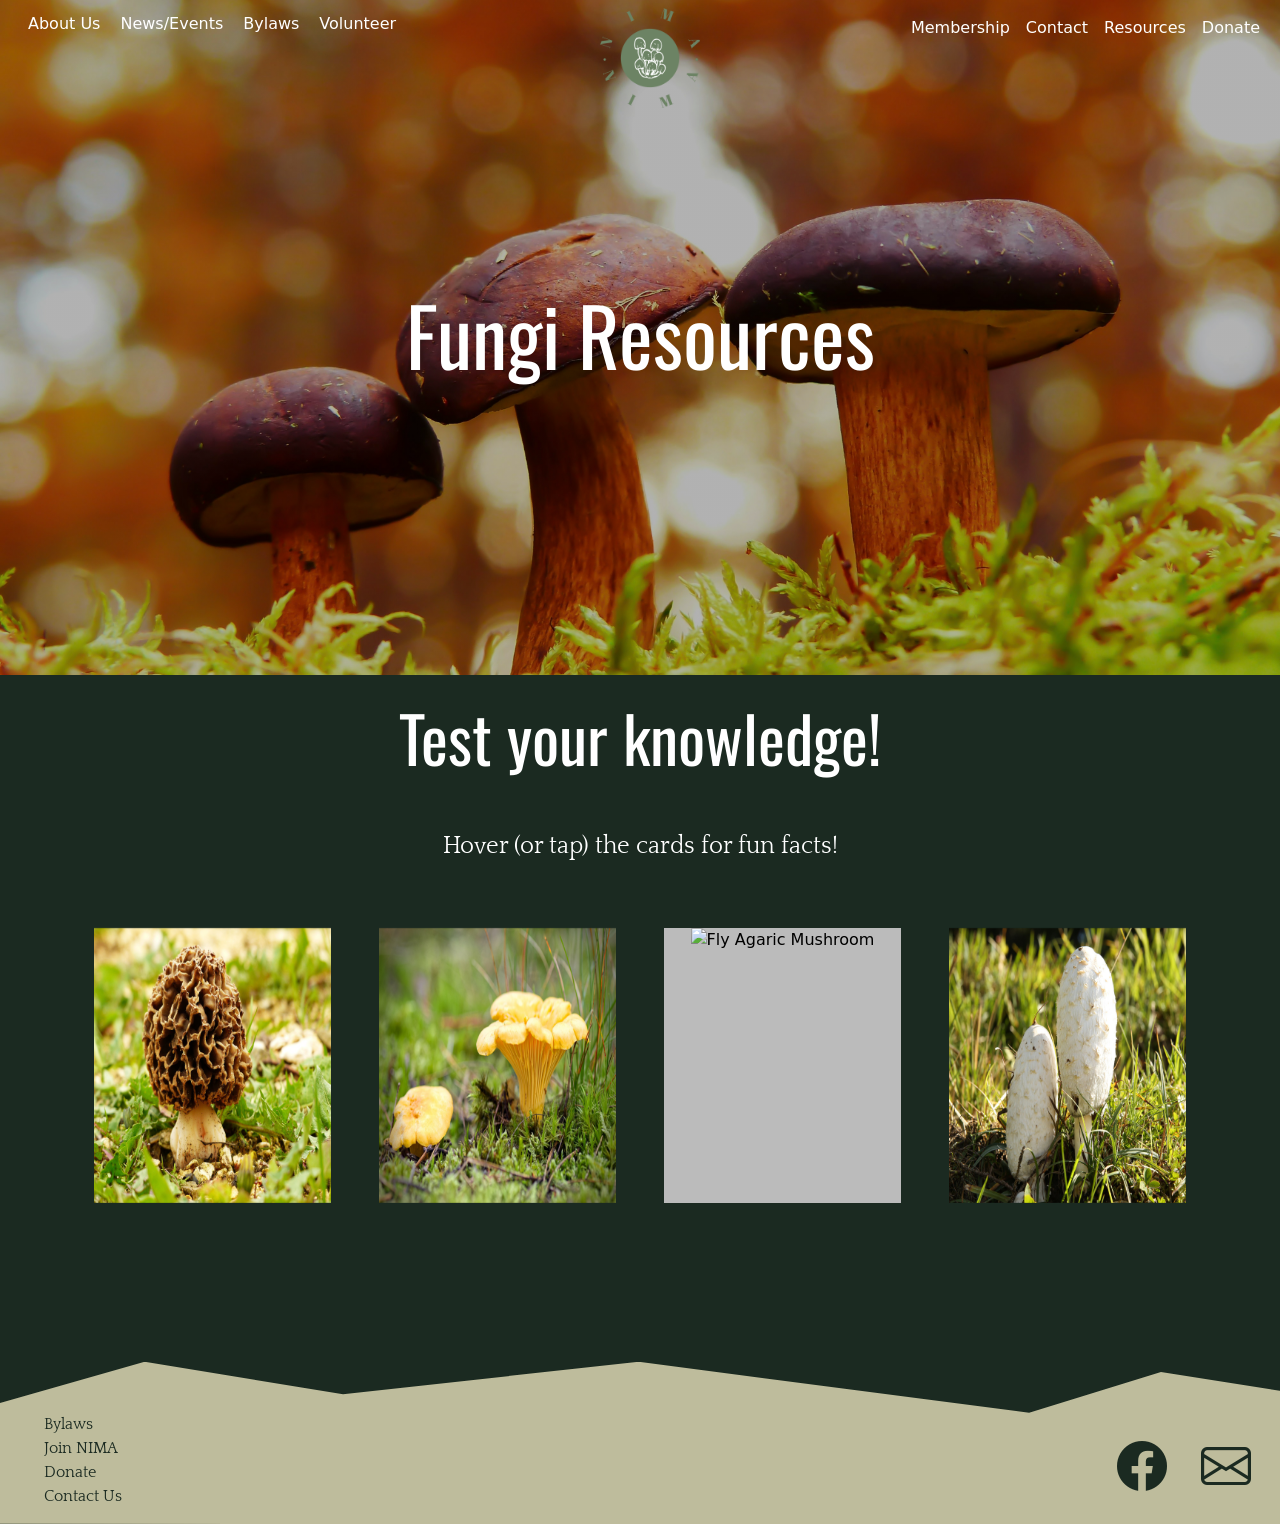
==== resources.html @ b16be46b "Add files via upload" ====
<!DOCTYPE html>
<html lang="en">

<head>
  <meta charset="utf-8">
  <meta name="viewport" content="width=device-width">
  <title>NIMA::Resources</title>
  <!-- Bootstrap -->
  <link href="https://cdn.jsdelivr.net/npm/bootstrap@5.3.3/dist/css/bootstrap.min.css" rel="stylesheet" integrity="sha384-QWTKZyjpPEjISv5WaRU9OFeRpok6YctnYmDr5pNlyT2bRjXh0JMhjY6hW+ALEwIH" crossorigin="anonymous">

  <link rel="stylesheet" href="https://cdn.jsdelivr.net/npm/bootstrap-icons@1.11.3/font/bootstrap-icons.min.css">
  <!-- Google Fonts -->
  <link rel="preconnect" href="https://fonts.googleapis.com">
  <link rel="preconnect" href="https://fonts.gstatic.com" crossorigin>
  <link href="https://fonts.googleapis.com/css2?family=Oswald&family=Quattrocento&display=swap" rel="stylesheet">
  <link href="https://fonts.googleapis.com/css2?family=Bonheur+Royale&display=swap" rel="stylesheet">

  <!-- CSS -->
  <link href="style.css" rel="stylesheet" type="text/css">

</head>

<body>
  <!-- Navbar -->
  <nav class="navbar navbar-expand-lg fixed-top">
    <div id="main-menu" class="container-fluid d-flex justify-content-between align-items-center">
      <a class="navbar-brand" href="index.html"><img src="img/logo2.png" class="logo-img" alt="NIMA logo"></a>
      <button class="navbar-toggler" type="button" data-bs-toggle="collapse" data-bs-target="#navbarNavAltMarkup"
        aria-controls="navbarNavAltMarkup" aria-expanded="false" aria-label="Toggle navigation">
        <span class="navbar-toggler-icon"></span>
      </button>
      <div class="collapse navbar-collapse" id="navbarNavAltMarkup">
        <div class="navbar-nav-first d-lg-flex justify-content-start">
          <a class="nav-link pb-2" href="about_us.html">About Us</a>
          <a class="nav-link pb-2" href="events.html">News/Events</a>
          <a class="nav-link pb-2" href="bylaws.html">Bylaws</a>
          <a class="nav-link pb-2" href="volunteer.html">Volunteer</a>
        </div>
        <div class="navbar-nav d-lg-flex justify-content-end">
          <a class="nav-link" href="member.html">Membership</a>
          <a class="nav-link" href="contact.html">Contact</a>
          <a class="nav-link" href="resources.html">Resources</a>
          <a class="nav-link" href="donate.html">Donate</a>
        </div>
      </div>
    </div>
  </nav>

  <!-- Hero section -->
  <section id="resource-hero-section">
    <div class="container">
      <h1 class="oswald-text resource-header">Fungi Resources</h1>
    </div>
  </section>

  <!-- Flip Card  -->
  <section class="flip-cards">
    <div class="container">
      <div class="row">
        <h1 class="oswald-text p-4 flip-card-section-header">Test your knowledge!</h1>
        <p class="quattrocento-regular flip-card-section-sub pb-4">Hover (or tap) the cards for fun facts!</p>
        <div class="col-12 col-md-6 col-lg-3 p-4 card-box">
          <div class="flip-card">
            <div class="flip-card-inner">
              <div class="flip-card-front">
                <img class="fc-card-img" src="img-fc/morel-fc(2).jpg" alt="Morel Mushroom">
              </div>
              <div class="flip-card-back">
                <h2 class="oswald-text">Morel</h2>
                <h6 class="oswald-text">Morchella esculenta</h6>
                <p class="card-text quattrocento-regular">Edible and highly sought after for its earthy, nutty flavor. Not to be confused with the poisonous, false morel. True morel mushrooms feature distinct pitted caps with a spongelike appearance and when sliced lengthwise, both the cap and stem are completely hollow.</p>
              </div>
            </div>
          </div>
        </div>

        <div class="col-12 col-md-6 col-lg-3 p-4 card-box">
          <div class="flip-card">
            <div class="flip-card-inner">
              <div class="flip-card-front">
                <img class="fc-card-img" src="img-fc/chanterelle-fc.jpg" alt="Chanterelle Mushroom">
              </div>
              <div class="flip-card-back">
                <h2 class="oswald-text">Golden Chanterelle</h2>
                <h6 class="oswald-text">Cantharellus cibarius</h6>
                <p class="card-text quattrocento-regular">Edible! Chantrelles do not have true gills, but rather blunt ridges that extend down the stem. This is often used to distinguish them from their look-alikes, the false chanterelle. In addition, when cut, the inside is white. This is helpful to distinguish it from Jack-o-lantern mushrooms which, when cut open, are orange.</p>
              </div>
            </div>
          </div>
        </div>

        <div class="col-12 col-md-6 col-lg-3 p-4 card-box">
          <div class="flip-card">
            <div class="flip-card-inner">
              <div class="flip-card-front">
                <img class="fc-card-img" src="img-fc/FlyAgaric-fc.jpg" alt="Fly Agaric Mushroom">
              </div>
              <div class="flip-card-back">
                <h2 class="oswald-text">Fly Agaric</h2>
                <h6 class="oswald-text">Amanita muscaria</h6>
                <p class="card-text quattrocento-regular">Poisonous! When mature, this Aminita (there are many varieties and colors) is easily recognizable. When young, these mushrooms can be mistaken for the edible puffball mushroom. Always double check your mushrooms before consumption.</p>
              </div>
            </div>
          </div>
        </div>

        <div class="col-12 col-md-6 col-lg-3 p-4 card-box">
          <div class="flip-card">
            <div class="flip-card-inner">
              <div class="flip-card-front">
                <img class="fc-card-img" src="img-fc/shaggyMane-fc.jpg" alt="Shaggy Mane Mushroom">
              </div>
              <div class="flip-card-back">
                <h2 class="oswald-text">Shaggy Mane</h2>
                <h6 class="oswald-text">Coprinus Comatus</h6>
                <p class="card-text quattrocento-regular">Edible and delicious! Shaggy mane mushrooms need to be consumed quickly, before they start to deliquesce (turn into ink). This process can begin as soon as a few hours after picking.</p>
              </div>
            </div>
          </div>
        </div>
      </div>
    </div>


  </section>

<!-- Footer -->
  <div id="footer">
    <div class="footer-con container-fluid">
      <div class="row">
        <div class="col">
      <ul class="footer-list">
        <li><a class="footer-link quattrocento-regular" href="bylaws.html">Bylaws</a></li>
        <li><a class="footer-link quattrocento-regular" href="member.html">Join NIMA</a></li>
        <li><a class="footer-link quattrocento-regular" href="donate.html">Donate</a></li>
        <li><a class="footer-link quattrocento-regular" href="contact.html">Contact Us</a></li>
      </ul>

          <a href="mailto:hopewalton90@gmail.com" class="footer-btn btn btn-lg" id="button">
            <i class="bi bi-envelope"></i>
          </a>

          <a href="https://www.facebook.com/IdahoWildMushrooms" class="footer-btn btn btn-lg" id="button">
            <i class="bi bi-facebook"></i>
          </a>

        </div>
      </div>
    </div>
  </div>

  <script src="https://cdn.jsdelivr.net/npm/bootstrap@5.3.3/dist/js/bootstrap.bundle.min.js" integrity="sha384-YvpcrYf0tY3lHB60NNkmXc5s9fDVZLESaAA55NDzOxhy9GkcIdslK1eN7N6jIeHz" crossorigin="anonymous"></script>
  <script src="script.js"></script>
</body>

</html>
---- style.css ----
html{
  width: 100%;
  height: 100vh;
  margin: 0;
  padding: 0;
  justify-content: center;
  align-items: center;
}

body{
  width: 100%;
  height: 100%;
  margin: 0;
  padding: 0;
  
}
/* Navbar Area */

.nav-link {
  color: white;
}

.navbar-toggler{
  margin-left: auto;
  background-color: #6E9078;
  color: #4A6751;
}
.navbar-toggler:hover{
  background-color: #4A6751;
}


.navbar-brand img {
  position: absolute;
  margin-left: -40px;
  top: 0;
  left: 50%;
  width:100px;
  height:100px;
}

.navbar-nav {
  margin-left: auto;
}

.navbar-nav-first .nav-link {
  margin-right: 20px;
}

.navbar-nav-first .nav-link:hover{
  color: #4A6751;
}

.navbar-nav .nav-link:hover{
  color: #4A6751;
}


#main-menu{
  width:100%;
  position:relative;
}



/* Hero Area */

#hero-section{
  padding: 200px 0;
  text-align: center;
  background-size: cover;
  background-position: center;
  color: white;
  position: relative;
  z-index: 100;
  height: 92vh;
}


.gradient-overlay {
  position: absolute;
  top: 0;
  left: 0;
  width: 100%;
  height: 100%;
  background: linear-gradient(rgba(0, 0, 0, 0.3), rgba(0, 0, 0, 0.3));
  z-index: -1;
}

#bgvideo {
  position: absolute;
  width: 100%;
  height: 100%;
  top: 0;
  left: 0;
  z-index: -1;
  object-fit: cover;
}

.hero-text{
  padding-right: 80%;
  padding-left: 10%;
  font-size: 4rem;
  padding-top: 100px;
}

.hero-text-sub{
  width: 65vw; 
  padding-left: 10%;
  text-align: left;
}

.quattrocento-regular {
  font-family: "Quattrocento", serif;
  font-weight: 400;
  font-style: normal;
}

.involved{
  background-color:  #1B2A21;
  margin-bottom: 0;
}

.oswald-text {
  font-family: "Oswald", sans-serif;
  font-optical-sizing: auto;
  font-weight: 400;
  font-style: normal;
}


/* Home Page about us */

#AU-section{
  text-align:center;
  justify-content: center;
  background-color:#23362B;
  color: #ffffff;
}

.au-con{
  background-color:#1B2A21;
  clip-path: polygon(0 0, 100% 0, 100% 100%, 0 93%);
}

.au-header{
  padding-bottom: 25px;
  font-size: 3rem;
}

.au-p{
  justify-content: center;
}

.au-pic{
  border: 1px solid black;
  align-self: center;
  height: 70%;
  width: 50%;
}

hr.style-seven {
  width: 90%;
  margin: auto;
  border: 0;
  height: 2px;
  background-image: linear-gradient(to right, rgba(0, 0, 0, 0), rgb(255, 255, 255, 0.75), rgba(0, 0, 0, 0));
}

.index-mem{
  background-color: #23362B;
  color: white;
}

.carousel-caption{
  color: white;
  z-index: 1;
  font-size: 20px;
}

.carousel-item{
  position:relative;
  display:inline-block;
}
.carousel-item:after {
  content:'';
  position:absolute;
  left:0; top:0;
  width:100%; height:100%;
  display:inline-block;
  background: rgba(0,0,0,.4);
}

.au-quote{
  text-align: center;
  background-color: #1B2A21;
  color: #ffffff;
  padding-top: 10%;
  padding-bottom: 10%;
}

.bonheur-royale-regular {
  font-family: "Bonheur Royale", cursive;
  font-weight: 400;
  font-style: normal;
  font-size: 75px;
}


/* footer */

#footer{
  position: relative;
  background-color: #1B2A21;
  color: #ffffff;
}

.footer-con{
   clip-path: polygon(49.9% 0%, 80.4% 31.5%, 90.7% 6.3%, 100.1% 18%, 100.1% 100.3%, 0% 100%, 0% 25.5%, 11.3% 0%, 26.8% 20%);
  background-color: #BEBC9C;
}

ul{
  list-style-type: none;
  display: inline-block;
  padding-top: 50px;
  bottom: 0;
}

ul a{
  text-decoration: none;
  font-weight: bold;
  color:#1B2A21;
  
}

ul a:hover{
  color: #4A6751;
}

.footer-btn{
  color: #1B2A21;
  float: right;
  font-size: 50px;
  margin-top: 60px;
}

.footer-btn:hover{
  color: #4A6751;
}

/* About us page */

#aup-hero-section{
  text-align: center;
  display: flex;
  justify-content: center;
  align-items: center;
  background-image: linear-gradient(rgba(0,0,0,.3), rgba(0,0,0,.3)), url(img/aup_hero.jpg);
  background-size:cover;
  background-repeat: no-repeat;
  background-position:center;
  width: 100%;
  height: 75vh;
}

.aup-header{
  float: left;
  color: white;
  font-size: 5rem;
}

.aup-main{
  justify-content: center;
  text-align: center;
  background-color: #1B2A21;
  color: white;
  padding: 10%;
  font-size: 1rem;
}

.au-btn{
  color: white;
}


.btn-con{
  text-align: center;
  
}
/* Event Page */

#event-hero-section{
  text-align: center;
  display: flex;
  justify-content: center;
  align-items: center;
  background-image: linear-gradient(rgba(0,0,0,.3), rgba(0,0,0,.3)), url(img/event_hero.jpg);
  background-size:cover;
  background-repeat: no-repeat;
  background-position:center;
  width: 100%;
  height: 75vh;
}

.events-header{
  color: white;
  
}

#events-p{
  font-size: 550%;
}

@media only screen and (max-width: 600px) {
  #events-p{
    font-size: 100%;
  }
}

.upcoming{
  text-align: center;
  background-color: #1B2A21;
  color: white;
  padding-bottom: 75px;
}

#event-card{
  width: 18rem;
}

.event-card-link{
  color:#4A6751;
  text-decoration: none;
  font-weight: bold;
  position: static;
}

.event-card-text{
  color: black;
}

.event-card-link:hover{
  color: #1B2A21;
}

.card-group{
  display: flex;
}

.card-img{
  min-height:200px;
  max-height: 200px;
}

/* Resources Page */

#resource-hero-section{
  text-align: center;
  display: flex;
  justify-content: center;
  align-items: center;
  background-image: linear-gradient(rgba(0,0,0,.3), rgba(0,0,0,.3)), url(img/resource-mushroom-hero.jpg);
  background-size:cover;
  background-repeat: no-repeat;
  background-position:center;
  width: 100%;
  height: 75vh;
}

.resource-header{
  color: white;
  font-size: 5rem;
}

@media only screen and (max-width: 600px) {
  .resource-header{
  color: white;
  font-size: 3rem;
  }
  .flip-cards .flip-card-section-header{
    font-size: 2rem;
  }
  .flip-cards .flip-card-section-sub{
    font-size: 1rem;
  }
}

.flip-card-section-header{
  font-size: 4rem;
}

.flip-card-section-sub{
  font-size: 1.5rem;
}


.flip-cards{
  background-color: #1B2A21;
  padding-bottom: 110px;
  color: white;
  text-align: center;
}

 .flip-card {
  background-color: transparent;
  width: 300px;
  height: 300px;
  perspective: 1000px;
  padding-bottom: 25px;
}


.flip-card-inner {
  position: relative;
  width: 100%;
  height: 100%;
  text-align: center;
  transition: transform 0.8s;
  transform-style: preserve-3d;
}


.flip-card:hover .flip-card-inner {
  transform: rotateY(180deg);
}


.flip-card-front, .flip-card-back {
  position: absolute;
  width: 100%;
  height: 100%;
  -webkit-backface-visibility: hidden; 
  backface-visibility: hidden;
}


.flip-card-front {
  background-color: #bbb;
  color: black;
}


.flip-card-back {
  background-color: #4A6751;
  color: white;
  transform: rotateY(180deg);
  padding-bottom: 275px;
}

.fc-card-img{
  width: 100%;
  height: 100%;
  
}

.card-text{
  margin-top: -20px;
  color: white;
  font-size: .90rem;
}

.card-box{
  justify-content: center;
  display: flex;
}

/* Member Page */

#member-hero-section{
  text-align: center;
  display: flex;
  justify-content: center;
  align-items: center;
  background-image: linear-gradient(rgba(0,0,0,.3), rgba(0,0,0,.3)), url(img.member/member-hero.jpg);
  background-size:cover;
  background-repeat: no-repeat;
  background-position:center;
  width: 100%;
  height: 75vh;
}

.member-header{
  color: white;
  font-size: 5rem;
}

@media only screen and (max-width: 600px) {
  .member-header{
    color: white;
    font-size: 3rem;
  }
}

.member-form{
  padding: 20px;
  height: 100%;
}

.mem-form iframe{
  min-width: 100%;
  max-width: 100%;
  overflow: scroll;
  border: none;
  max-height:700px;
  height: 700px;

}

#member-form{
  background-color:  #1B2A21;
}

#member-form h1, p{
  color: white;
  text-align: center;
  padding: 20px;
}

/* Contact page */

#contact-hero-section{
  text-align: center;
  display: flex;
  justify-content: center;
  align-items: center;
  background-image: linear-gradient(rgba(0,0,0,.3), rgba(0,0,0,.3)), url(img-contact/contact-hero.jpg);
  background-size:cover;
  background-repeat: no-repeat;
  background-position:center;
  width: 100%;
  height: 75vh;
}

.contact-header{
  float: right;
  color: white;
  font-size: 5rem;
}

.contact-main{
  text-align: center;
  background-color: #1B2A21;
  color: white;
  font-size: 1.1rem;
}

.contact-main h1{
  padding-top: 20px;
}

.main-con{
  padding-bottom: 50px;
}

#contact-table{
  padding-bottom: 50px;
  background-color: #1B2A21;
  font-size: 1rem;
  margin-top: -20px;
}

@media only screen and (max-width: 600px) {
  #contact-table{
    padding-bottom: 50px;
    margin: 0;
  }
  .table-con{
    
    padding: 0;
    font-size: .6rem;
  }
}


#contact-table th{
  background-color: #1B2A21;
  color: white;
}

#contact-table td{
  background-color: #1B2A21;
  color: white;
}

/* Bylaws Page */

#bylaw-hero-section{
  text-align: center;
  display: flex;
  justify-content: center;
  align-items: center;
  background-image: linear-gradient(rgba(0,0,0,.3), rgba(0,0,0,.3)), url(img.bylaw/bylaw-hero.jpg);
  background-size:cover;
  background-repeat: no-repeat;
  background-position:center;
  width: 100%;
  height: 75vh;
}

.bylaw-header{
  float: left;
  color: white;
  font-size: 5rem;
}

.bylaw-main{
  text-align: center;
  background-color: #1B2A21;
  color: white;
  font-size: 1.1rem;
  /* margin-bottom: -50px; */
}



/* Donate Page */

#donate-hero-section{
  text-align: center;
  display: flex;
  justify-content: center;
  align-items: center;
  background-image: linear-gradient(rgba(0,0,0,.3), rgba(0,0,0,.3)), url(img-donate/donate-hero.jpg);
  background-size:cover;
  background-repeat: no-repeat;
  background-position:center;
  width: 100%;
  height: 75vh;
}

.donate-header{
  float: right;
  color: white;
  font-size: 4rem;
}

.donate-main{
  text-align: center;
  background-color: #1B2A21;
  color: white;
  font-size: 1.1rem;
}

.donate-form{
  padding: 20px;
  height: 100%;
}

.don-form iframe{
  min-width: 100%;
  max-width: 100%;
  overflow: scroll;
  border: none;
  max-height:700px;
  height: 700px;

}

#donate-form{
  background-color:  #1B2A21;
}

#donate-form h1, p{
  color: white;
  text-align: center;
}

.donate-paragraph{
font-size: 16px;
}

/* Volunteer Page */

#volunteer-hero-section{
  text-align: center;
  display: flex;
  justify-content: center;
  align-items: center;
  background-image: linear-gradient(rgba(0,0,0,.4), rgba(0,0,0,.4)), url(img/volunteer-hero.jpg);
  background-size:cover;
  background-repeat: no-repeat;
  background-position:center;
  width: 100%;
  height: 75vh;
}

.volunteer-header{
  color: white;
  font-size: 4rem;
  float: inline-start;

}

.volunteer-form{
  padding: 20px;
  height: 100%;
  color: white;
}

.vol-form iframe{
  min-width: 100%;
  max-width: 100%;
  overflow: scroll;
  border: none;
  max-height:700px;
  height: 700px;
}

#volunteer-form{
  background-color:  #1B2A21;
}

#volunteer-form h1, p{
  color: white;
  text-align: center;
  padding: 20px;
}

.vol-btn{
  background-color: transparent;
  color:white;
  border: solid 1px;
  font-size: 20px;
  float: left;
}

.link{
  text-decoration: none;
  color: #709a08;
}

.link:hover{
  color: #83c702;
}

/* Media */

@media only screen and (max-width: 600px) {
  .hero-text{
    padding-right: 80%;
    padding-left: 10%;
    font-size: 3rem;
    padding-top: 100px;
  }
  .hero-text-sub{
    width: 65vw; 
    padding-left: 10%;
    text-align: left;
    font-size: 14px;
  }
  .bonheur-royale-regular{
    font-size: 50px;
  }
  .au-con{
    clip-path: polygon(0 0, 100% 0, 100% 100%, 0 98%);
  }
}
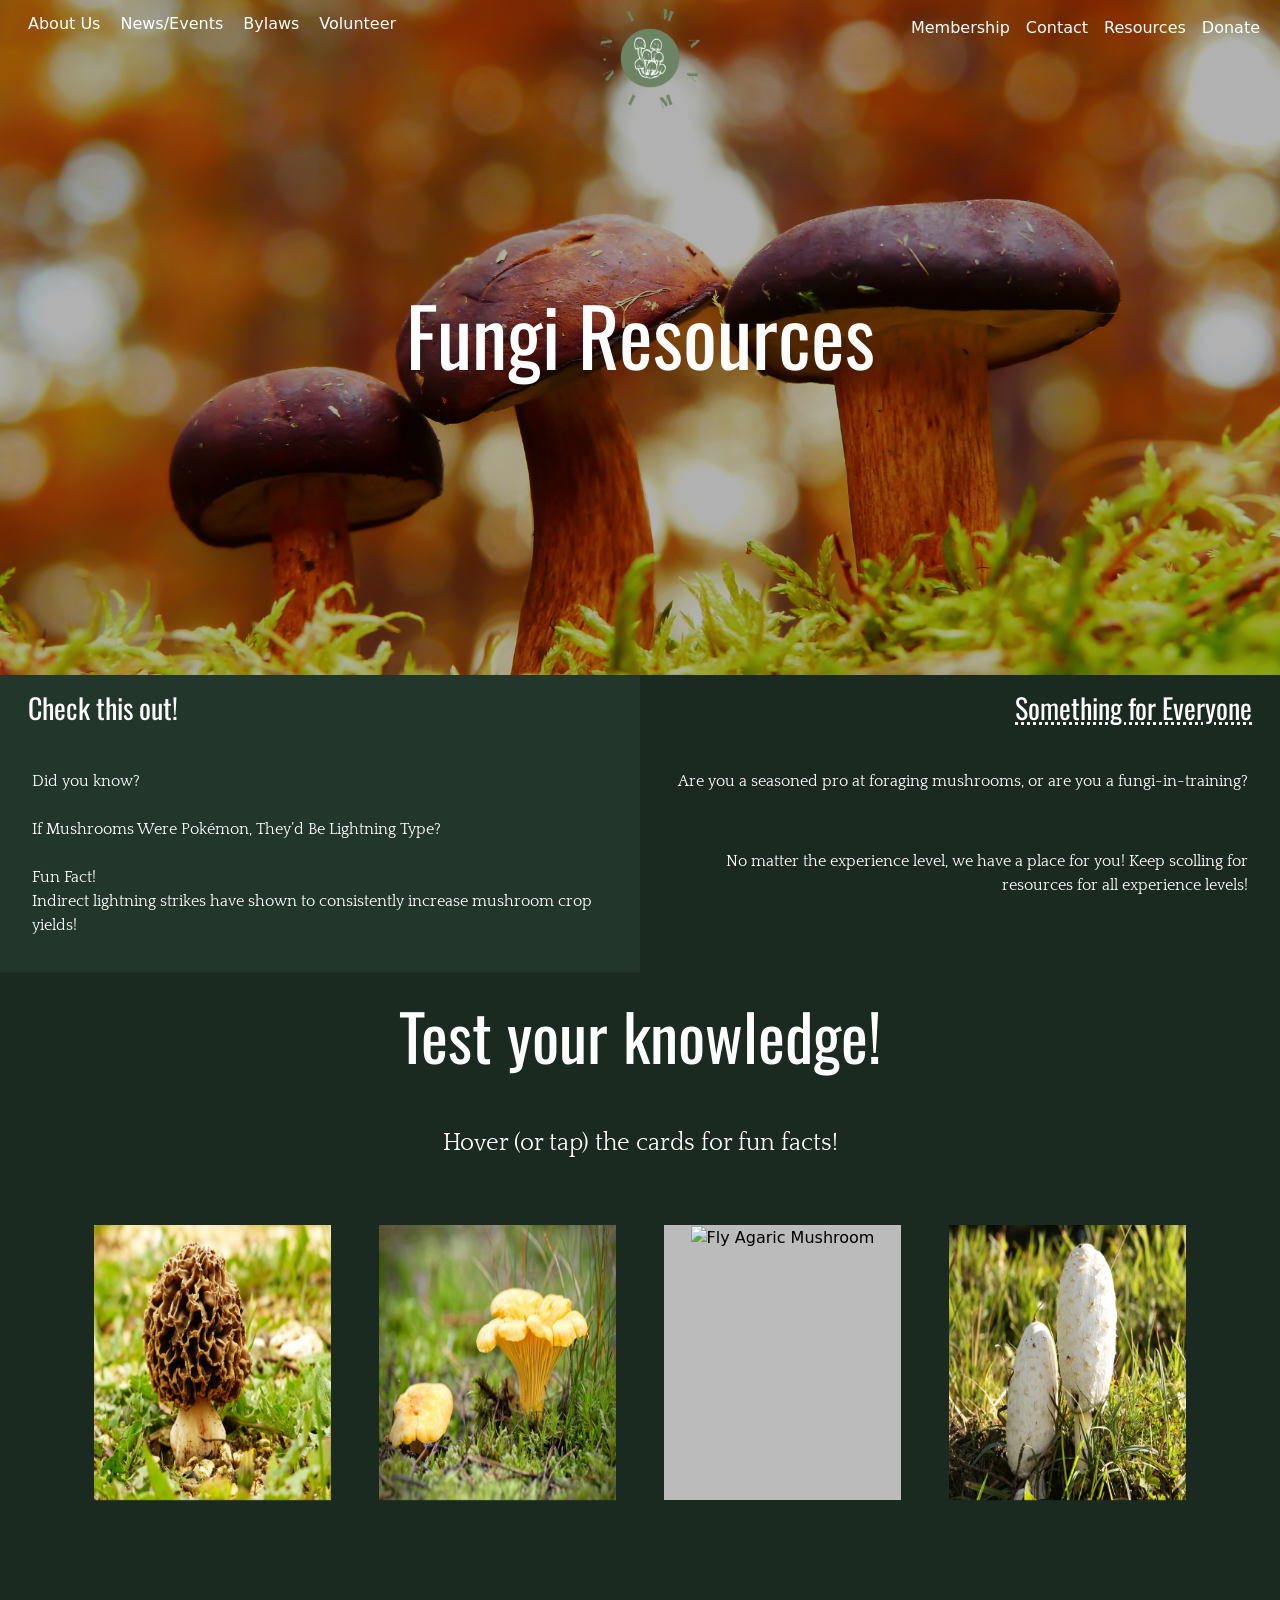
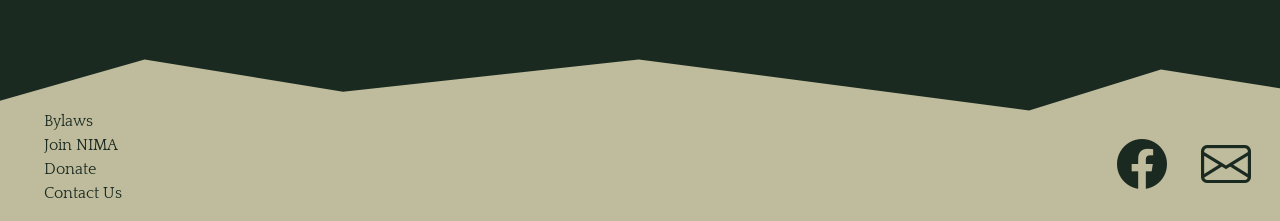
==== commit 60dd3fe8: "resources.html" ====
--- a/resources.html
+++ b/resources.html
@@ -51,6 +51,22 @@
     <div class="container">
       <h1 class="oswald-text resource-header">Fungi Resources</h1>
     </div>
+  </section>
+
+    <section id="rec" class="">
+      <div class="container-flex rec-con">
+        <div class="row m-0">
+          <div class="col-6 clip-path-1">
+            <h3 class="oswald-text p-3">Check this out!</h3>
+            <p class="quattrocento-regular">Did you know? <br><br> If Mushrooms Were Pokémon, They’d Be Lightning Type? <br><br>Fun Fact!<br> Indirect lightning strikes have shown to consistently increase mushroom crop yields!</p>
+          </div>
+          <div class="col-6 clip-path-2">
+            <h3 class="oswald-text p-3 path-2">Something for Everyone</h3>
+            <p class="quattrocento-regular path-2">Are you a seasoned pro at foraging mushrooms, or are you a fungi-in-training?</p> 
+            <p class="quattrocento-regular path-2">No matter the experience level, we have a place for you! Keep scolling for resources for all experience levels!</p>
+          </div>
+        </div>
+      </div>
   </section>
 
   <!-- Flip Card  -->
@@ -153,4 +169,4 @@
   <script src="script.js"></script>
 </body>
 
-</html>+</html>
--- a/style.css
+++ b/style.css
@@ -172,21 +172,38 @@
   color: white;
 }
 
+#index-carousel {
+  background-color: #1B2A21;
+  padding: 0;
+}
+
+.car-con{
+  max-width: 800px;
+}
+
 .carousel-caption{
   color: white;
   z-index: 1;
   font-size: 20px;
+}
+
+.carousel-item img {
+  max-width: 800px;
+  margin: 0 auto;
 }
 
 .carousel-item{
   position:relative;
   display:inline-block;
 }
+
 .carousel-item:after {
   content:'';
   position:absolute;
-  left:0; top:0;
-  width:100%; height:100%;
+  left:0; 
+  top:0;
+  width:100%; 
+  height:100%;
   display:inline-block;
   background: rgba(0,0,0,.4);
 }
@@ -372,6 +389,29 @@
   color: white;
   font-size: 5rem;
 }
+
+#rec{
+  background-color: #1B2A21;
+  color: white;
+
+}
+
+.clip-path-1{
+  background-color: #23362B;
+  clip-path: polygon(0 0, 100% 0, 100% 100%, 0% 100%);
+}
+
+.rec-con p {
+    text-align: left;
+}
+.clip-path-2 h3{
+  text-decoration: underline dotted;
+}
+
+.rec-con .path-2{
+  text-align: right;
+}
+
 
 @media only screen and (max-width: 600px) {
   .resource-header{
@@ -755,4 +795,4 @@
   .au-con{
     clip-path: polygon(0 0, 100% 0, 100% 100%, 0 98%);
   }
-}+}
